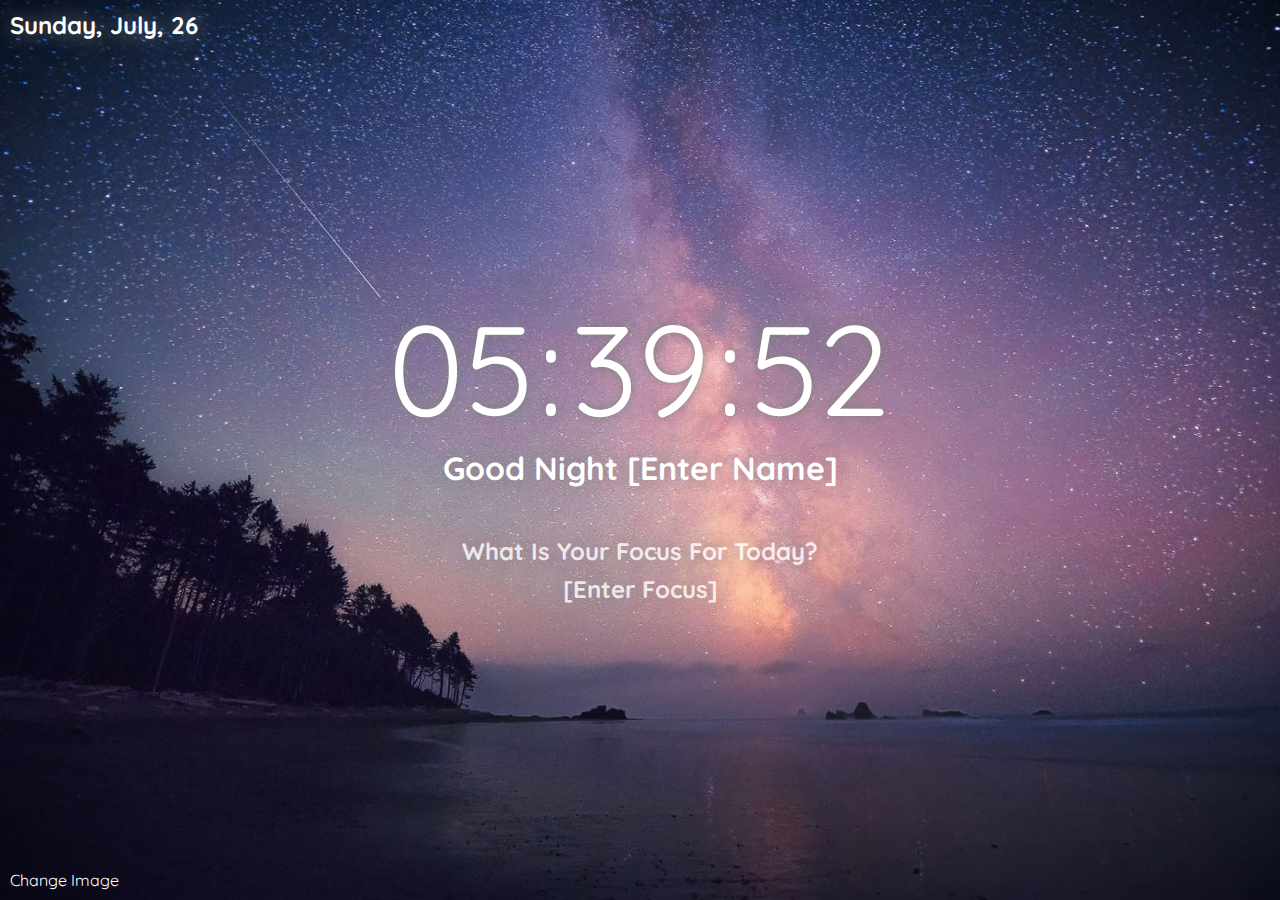
==== momentum/index.html @ 8144e48e "feat: add basic functionality" ====
<!DOCTYPE html>
<html lang="en">
    <head>
        <meta charset="UTF-8" />
        <meta name="viewport" content="width=device-width, initial-scale=1.0" />
        <link
            href="https://fonts.googleapis.com/css2?family=Quicksand:wght@600&display=swap"
            rel="stylesheet"
        />
        <link rel="stylesheet" href="style.css" />
        <title>Momentum</title>
    </head>
    <body>
        <div class="overlay">
            <h2 id="date"></h2>

            <time id="time">
                <span id="hour"></span>
                <span>:</span>
                <span id="min"></span>
                <span>:</span>
                <span id="sec"></span>
            </time>
            <h1>
                <span id="greeting"></span>
                <span id="name" contenteditable="true"></span>
            </h1>
            <h2>What Is Your Focus For Today?</h2>
            <h2 id="focus" contenteditable="true"></h2>
            <button href="#" class="btn">Change Image</button>
        </div>
        <script src="script.js"></script>
    </body>
</html>
---- momentum/style.css ----
* {
    box-sizing: border-box;
    margin: 0;
    padding: 0;
}

:active,
:hover,
:focus {
    outline: 0;
    outline-offset: 0;
}

body {
    font-family: 'Quicksand', sans-serif;
    display: flex;
    flex-direction: column;
    align-items: center;
    justify-content: center;
    text-align: center;
    height: 100vh;
    background-size: cover;
    background-position: center;
    color: white;
    text-shadow: 0 0 20px gray;

    /* transition: background-image 1s ease-in-out; */
}

.overlay {
    /* background-image: url(./assets/images/overlay.png); */
    display: flex;
    flex-direction: column;
    align-items: center;
    justify-content: center;
    text-align: center;
    width: 100%;
    height: 100%;
    background-position: center;
    background-size: cover;
    transition: background-image 1s ease-in-out;
}

time {
    display: flex;
    justify-content: center;
    width: 100%;
    text-shadow: 0 0 10px gray;
}

#hour,
#min,
#sec {
    width: 155px;
    text-align: center;
}

/* #hour {
    text-align: right;
}

#min {
    text-align: center;
}

#sec {
    text-align: left;
} */

span {
    display: inline-block;
}

#date {
    position: absolute;
    top: 10px;
    left: 10px;
    opacity: 1;
}

.btn {
    position: absolute;
    font-family: 'Quicksand', sans-serif;
    color: white;
    font-size: 1rem;
    background: none;
    border: none;
    border-radius: 50%;
    left: 10px;
    bottom: 10px;
    cursor: pointer;
}

#time {
    font-size: 8rem;
}

#name {
    cursor: pointer;
}

#focus {
    cursor: pointer;
}

h1 {
    margin-bottom: 3rem;
}

h2 {
    margin-bottom: 0.5rem;
    opacity: 0.8;
}

@media (max-width: 700px) {
    #time {
        font-size: 6rem;
    }
}
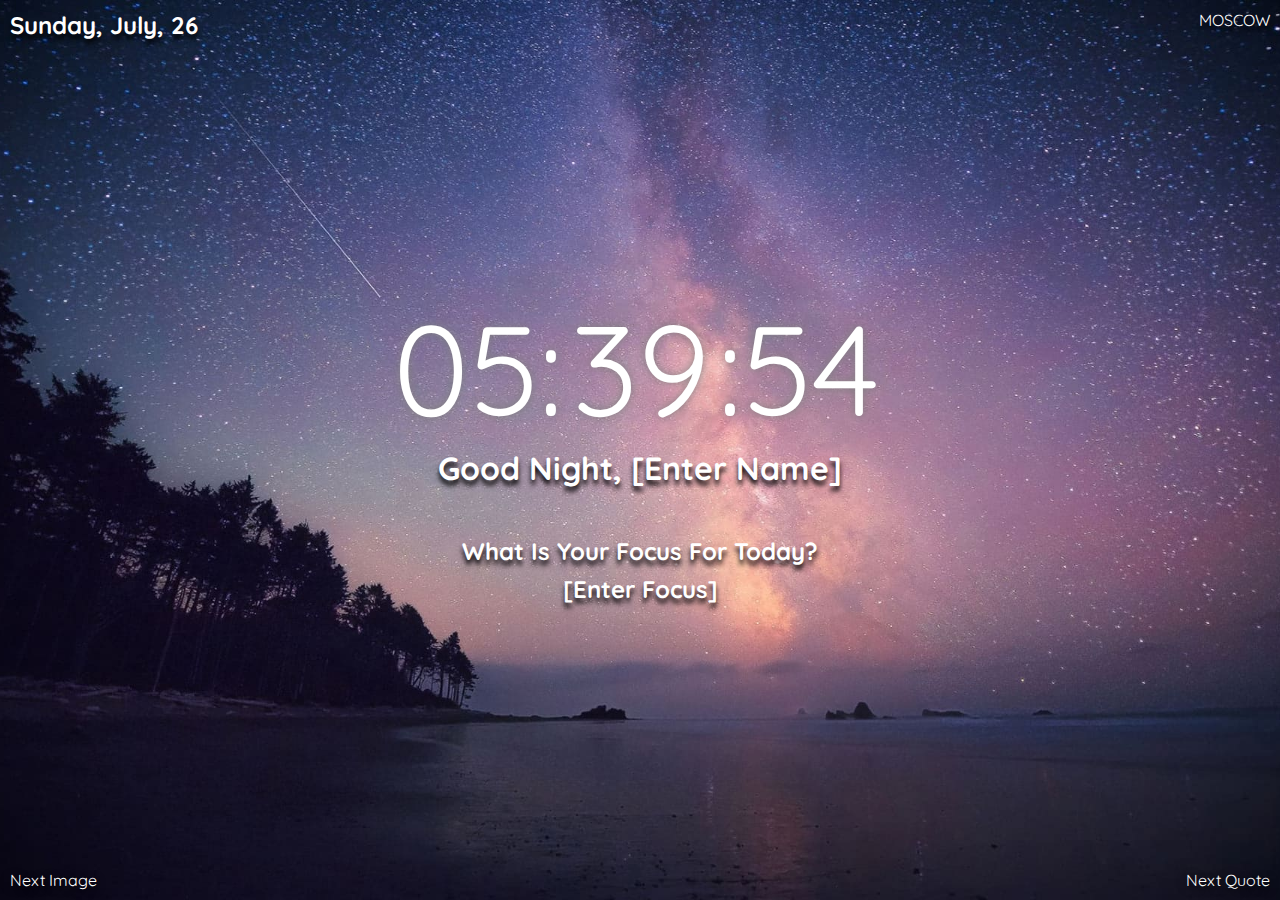
==== commit b4ce74ab: "feat: add additional functionality" ====
--- a/momentum/index.html
+++ b/momentum/index.html
@@ -7,28 +7,46 @@
             href="https://fonts.googleapis.com/css2?family=Quicksand:wght@600&display=swap"
             rel="stylesheet"
         />
-        <link rel="stylesheet" href="style.css" />
+        <link rel="stylesheet" href="./css/owfont-regular.css" />
+        <link rel="stylesheet" href="./css/style.css" />
         <title>Momentum</title>
     </head>
     <body>
-        <div class="overlay">
+        <div class="overlay body-animation">
             <h2 id="date"></h2>
-
+            <div class="weather-container">
+                <div class="icon-temp">
+                    <i class="weather-icon owf"></i>
+                    <div class="temperature"></div>
+                </div>
+                <div class="city" contenteditable="true"></div>
+                <div class="weather-description"></div>
+                <div class="humidity"></div>
+                <div class="wind"></div>
+            </div>
             <time id="time">
                 <span id="hour"></span>
-                <span>:</span>
+                <span class="dot"></span>
                 <span id="min"></span>
-                <span>:</span>
-                <span id="sec"></span>
+                <span class="dot"></span>
+                <span id="sec"> </span>
             </time>
             <h1>
                 <span id="greeting"></span>
                 <span id="name" contenteditable="true"></span>
             </h1>
-            <h2>What Is Your Focus For Today?</h2>
+            <h2 id="focus-answer">What Is Your Focus For Today?</h2>
             <h2 id="focus" contenteditable="true"></h2>
-            <button href="#" class="btn">Change Image</button>
+            <button href="#" class="btn">Next Image</button>
+            <div class="quote-container">
+                <figure class="quote">
+                    <blockquote></blockquote>
+                    <figcaption></figcaption>
+                </figure>
+                <button class="btnQ">Next Quote</button>
+            </div>
         </div>
+
         <script src="script.js"></script>
     </body>
 </html>
--- a/momentum/css/owfont-regular.css
+++ b/momentum/css/owfont-regular.css
@@ -0,0 +1,558 @@
+/*!
+ *  owfont-regular 1.0.0 by Deniz Fuchidzhiev - http://websygen.com
+ *  License - font: SIL OFL 1.1, css: MIT License
+ */
+/* FONT PATH
+ * -------------------------- */
+@font-face {
+  font-family: 'owfont';
+  src: url('../fonts/owfont-regular.eot?v=1.0.0');
+  src: url('../fonts/owfont-regular.eot?#iefix&v=1.0.0') format('embedded-opentype'),
+	   url('../fonts/owfont-regular.woff') format('woff'),
+	   url('../fonts/owfont-regular.ttf') format('truetype'),
+	   url('../fonts/owfont-regular.svg#owf-regular') format('svg');
+  font-weight: normal;
+  font-style: normal;
+}
+.owf {
+  display: inline-block;
+  font: normal normal normal 14px/1 owfont;
+  font-size: inherit;
+  text-rendering: auto;
+  -webkit-font-smoothing: antialiased;
+  -moz-osx-font-smoothing: grayscale;
+  transform: translate(0, 0);
+}
+/* makes the font 33% larger relative to the icon container */
+.owf-lg {
+  font-size: 1.33333333em;
+  line-height: 0.75em;
+  vertical-align: -15%;
+}
+.owf-2x {
+  font-size: 2em;
+}
+.owf-3x {
+  font-size: 3em;
+}
+.owf-4x {
+  font-size: 4em;
+}
+.owf-5x {
+  font-size: 5em;
+}
+.owf-fw {
+  width: 1.28571429em;
+  text-align: center;
+}
+.owf-ul {
+  padding-left: 0;
+  margin-left: 2.14285714em;
+  list-style-type: none;
+}
+.owf-ul > li {
+  position: relative;
+}
+.owf-li {
+  position: absolute;
+  left: -2.14285714em;
+  width: 2.14285714em;
+  top: 0.14285714em;
+  text-align: center;
+}
+.owf-li.owf-lg {
+  left: -1.85714286em;
+}
+.owf-border {
+  padding: .2em .25em .15em;
+  border: solid 0.08em #eeeeee;
+  border-radius: .1em;
+}
+.owf-pull-right {
+  float: right;
+}
+.owf-pull-left {
+  float: left;
+}
+.owf.owf-pull-left {
+  margin-right: .3em;
+}
+.owf.owf-pull-right {
+  margin-left: .3em;
+}
+
+/* owfont uses the Unicode Private Use Area (PUA) to ensure screen
+   readers do not read off random characters that represent icons */
+   
+/*   Weather Condition Codes    */
+   
+/*   Thunderstorm - - - - - - - - - - - - - - - - - - - - - - - - - - - - - - - - - - - -    */
+   
+/* thunderstorm with light rain */
+.owf-200:before,
+.owf-200-d:before,
+.owf-200-n:before {
+  content: "\EB28";
+}
+/* thunderstorm with rain */
+.owf-201:before,
+.owf-201-d:before,
+.owf-201-n:before {
+  content: "\EB29";
+}
+/* thunderstorm with heavy rain */
+.owf-202:before,
+.owf-202-d:before,
+.owf-202-n:before {
+  content: "\EB2A";
+}
+/*  light thunderstorm  */
+.owf-210:before,
+.owf-210-d:before,
+.owf-210-n:before {
+  content: "\EB32";
+}
+/*  thunderstorm  */
+.owf-211:before,
+.owf-211-d:before,
+.owf-211-n:before {
+  content: "\EB33";
+}
+/*   heavy thunderstorm   */
+.owf-212:before,
+.owf-212-d:before,
+.owf-212-n:before {
+  content: "\EB34";
+}
+/*   ragged thunderstorm   */
+.owf-221:before,
+.owf-221-d:before,
+.owf-221-n:before {
+  content: "\EB3D";
+}
+/*  thunderstorm with light drizzle    */
+.owf-230:before,
+.owf-230-d:before,
+.owf-230-n:before {
+  content: "\EB46";
+}
+/*  thunderstorm with drizzle     */
+.owf-231:before,
+.owf-231-d:before,
+.owf-231-n:before {
+  content: "\EB47";
+}
+/* thunderstorm with heavy drizzle     */
+.owf-232:before,
+.owf-232-d:before,
+.owf-232-n:before {
+  content: "\EB48";
+}
+
+/*   Drizzle - - - - - - - - - - - - - - - - - - - - - - - - - - - - - - - - - - - -    */
+
+/*  light intensity drizzle */
+.owf-300:before,
+.owf-300-d:before,
+.owf-300-n:before {
+  content: "\EB8C";
+}
+/*  drizzle */
+.owf-301:before,
+.owf-301-d:before,
+.owf-301-n:before {
+  content: "\EB8D";
+}
+/*  heavy intensity drizzle  */
+.owf-302:before,
+.owf-302-d:before,
+.owf-302-n:before {
+  content: "\EB8E";
+}
+/*   light intensity drizzle rain  */
+.owf-310:before,
+.owf-310-d:before,
+.owf-310-n:before {
+  content: "\EB96";
+}
+/*  drizzle rain  */
+.owf-311:before,
+.owf-311-d:before,
+.owf-311-n:before {
+  content: "\EB97";
+}
+/* heavy intensity drizzle rain */
+.owf-312:before,
+.owf-312-d:before,
+.owf-312-n:before {
+  content: "\EB98";
+}
+/* shower rain and drizzle  */
+.owf-313:before,
+.owf-313-d:before,
+.owf-313-n:before {
+  content: "\EB99";
+}
+/* heavy shower rain and drizzle*/
+.owf-314:before,
+.owf-314-d:before,
+.owf-314-n:before {
+  content: "\EB9A";
+}
+/* shower drizzle */
+.owf-321:before,
+.owf-321-d:before,
+.owf-321-n:before {
+  content: "\EBA1";
+}
+
+/*   Rain - - - - - - - - - - - - - - - - - - - - - - - - - - - - - - - - - - - -    */
+
+/* light rain  */
+.owf-500:before,
+.owf-500-d:before,
+.owf-500-n:before {
+  content: "\EC54";
+}
+/* moderate rain  */
+.owf-501:before,
+.owf-501-d:before,
+.owf-501-n:before {
+  content: "\EC55";
+}
+/* heavy intensity rain  */
+.owf-502:before,
+.owf-502-d:before,
+.owf-502-n:before {
+  content: "\EC56";
+}
+/* very heavy rain   */
+.owf-503:before,
+.owf-503-d:before,
+.owf-503-n:before {
+  content: "\EC57";
+}
+/* extreme rain    */
+.owf-504:before,
+.owf-504-d:before,
+.owf-504-n:before {
+  content: "\EC58";
+}
+/* freezing rain    */
+.owf-511:before,
+.owf-511-d:before,
+.owf-511-n:before {
+  content: "\EC5F";
+}
+/*  light intensity shower rain    */
+.owf-520:before,
+.owf-520-d:before,
+.owf-520-n:before {
+  content: "\EC68";
+}
+/* shower rain  */
+.owf-521:before,
+.owf-521-d:before,
+.owf-521-n:before {
+  content: "\EC69";
+}
+/*  heavy intensity shower rain  */
+.owf-522:before,
+.owf-522-d:before,
+.owf-522-n:before {
+  content: "\EC6A";
+}
+/* ragged shower rain  */
+.owf-531:before,
+.owf-531-d:before,
+.owf-531-n:before {
+  content: "\EC73";
+}
+
+/*   Snow - - - - - - - - - - - - - - - - - - - - - - - - - - - - - - - - - - - -    */
+
+/* light snow  */
+.owf-600:before,
+.owf-600-d:before,
+.owf-600-n:before {
+  content: "\ECB8";
+}
+/*  snow  */
+.owf-601:before,
+.owf-601-d:before,
+.owf-601-n:before {
+  content: "\ECB9";
+}
+/*   heavy snow   */
+.owf-602:before,
+.owf-602-d:before,
+.owf-602-n:before {
+  content: "\ECBA";
+}
+/*  sleet  */
+.owf-611:before,
+.owf-611-d:before,
+.owf-611-n:before {
+  content: "\ECC3";
+}
+/*   shower sleet */
+.owf-612:before,
+.owf-612-d:before,
+.owf-612-n:before {
+  content: "\ECC4";
+}
+/* light rain and snow */
+.owf-615:before,
+.owf-615-d:before,
+.owf-615-n:before {
+  content: "\ECC7";
+}
+/* rain and snow  */
+.owf-616:before,
+.owf-616-d:before,
+.owf-616-n:before {
+  content: "\ECC8";
+}
+/* light shower snow  */
+.owf-620:before,
+.owf-620-d:before,
+.owf-620-n:before {
+  content: "\ECCC";
+}
+/* shower snow  */
+.owf-621:before,
+.owf-621-d:before,
+.owf-621-n:before {
+  content: "\ECCD";
+}
+/* heavy shower snow  */
+.owf-622:before,
+.owf-622-d:before,
+.owf-622-n:before {
+  content: "\ECCE";
+}
+
+/*   Atmosphere - - - - - - - - - - - - - - - - - - - - - - - - - - - - - - - - - - - -    */
+
+/* mist */
+.owf-701:before,
+.owf-701-d:before,
+.owf-701-n:before {
+  content: "\ED1D";
+}
+/* smoke */
+.owf-711:before,
+.owf-711-d:before,
+.owf-711-n:before {
+  content: "\ED27";
+}
+/* haze */
+.owf-721:before,
+.owf-721-d:before,
+.owf-721-n:before {
+  content: "\ED31";
+}
+/* Sand/Dust Whirls */
+.owf-731:before,
+.owf-731-d:before,
+.owf-731-n:before {
+  content: "\ED3B";
+}
+/* Fog */
+.owf-741:before,
+.owf-741-d:before,
+.owf-741-n:before {
+  content: "\ED45";
+}
+/* sand */
+.owf-751:before,
+.owf-751-d:before,
+.owf-751-n:before {
+  content: "\ED4F";
+}
+/* dust */
+.owf-761:before,
+.owf-761-d:before,
+.owf-761-n:before {
+  content: "\ED59";
+}
+/*  VOLCANIC ASH  */
+.owf-762:before,
+.owf-762-d:before,
+.owf-762-n:before {
+  content: "\ED5A";
+}
+/* SQUALLS */
+.owf-771:before,
+.owf-771-d:before,
+.owf-771-n:before {
+  content: "\ED63";
+}
+/* TORNADO */
+.owf-781:before,
+.owf-781-d:before,
+.owf-781-n:before {
+  content: "\ED6D";
+}
+
+/*   Clouds - - - - - - - - - - - - - - - - - - - - - - - - - - - - - - - - - - - -    */
+
+/*  sky is clear  */  /*  Calm  */
+.owf-800:before,
+.owf-800-d:before,
+.owf-951:before,
+.owf-951-d:before {
+  content: "\ED80";
+}
+.owf-800-n:before,
+.owf-951-n:before {
+  content: "\F168";
+}
+/*  few clouds   */
+.owf-801:before,
+.owf-801-d:before {
+  content: "\ED81";
+}
+.owf-801-n:before {
+  content: "\F169";
+}
+/* scattered clouds */
+.owf-802:before,
+.owf-802-d:before {
+  content: "\ED82";
+}
+.owf-802-n:before {
+  content: "\F16A";
+}
+/* broken clouds  */
+.owf-803:before,
+.owf-803-d:before,
+.owf-803-n:before {
+  content: "\ED83";
+}
+/* overcast clouds  */
+.owf-804:before,
+.owf-804-d:before,
+.owf-804-n:before {
+  content: "\ED84";
+}
+
+/*   Extreme - - - - - - - - - - - - - - - - - - - - - - - - - - - - - - - - - - - -    */
+
+/* tornado  */
+.owf-900:before,
+.owf-900-d:before,
+.owf-900-n:before {
+  content: "\EDE4";
+}
+/*  tropical storm  */
+.owf-901:before,
+.owf-901-d:before,
+.owf-901-n:before {
+  content: "\EDE5";
+}
+/* hurricane */
+.owf-902:before,
+.owf-902-d:before,
+.owf-902-n:before {
+  content: "\EDE6";
+}
+/* cold */
+.owf-903:before,
+.owf-903-d:before,
+.owf-903-n:before {
+  content: "\EDE7";
+}
+/* hot */
+.owf-904:before,
+.owf-904-d:before,
+.owf-904-n:before {
+  content: "\EDE8";
+}
+/* windy */
+.owf-905:before,
+.owf-905-d:before,
+.owf-905-n:before {
+  content: "\EDE9";
+}
+/* hail */
+.owf-906:before,
+.owf-906-d:before,
+.owf-906-n:before {
+  content: "\EDEA";
+}
+
+/*   Additional - - - - - - - - - - - - - - - - - - - - - - - - - - - - - - - - - - - -    */
+
+/* Setting */
+.owf-950:before,
+.owf-950-d:before,
+.owf-950-n:before {
+  content: "\EE16";
+}
+/*  Light breeze  */
+.owf-952:before,
+.owf-952-d:before,
+.owf-952-n:before {
+  content: "\EE18";
+}
+/*  Gentle Breeze  */
+.owf-953:before,
+.owf-953-d:before,
+.owf-953-n:before {
+  content: "\EE19";
+}
+/*  Moderate breeze  */
+.owf-954:before,
+.owf-954-d:before,
+.owf-954-n:before {
+  content: "\EE1A";
+}
+/* Fresh Breeze  */
+.owf-955:before,
+.owf-955-d:before,
+.owf-955-n:before {
+  content: "\EE1B";
+}
+/* Strong  Breeze  */
+.owf-956:before,
+.owf-956-d:before,
+.owf-956-n:before {
+  content: "\EE1C";
+}
+/* High wind, near gale  */
+.owf-957:before,
+.owf-957-d:before,
+.owf-957-n:before {
+  content: "\EE1D";
+}
+/* Gale */
+.owf-958:before,
+.owf-958-d:before,
+.owf-958-n:before {
+  content: "\EE1E";
+}
+/*  Severe Gale  */
+.owf-959:before,
+.owf-959-d:before,
+.owf-959-n:before {
+  content: "\EE1F";
+}
+/* Storm */
+.owf-960:before,
+.owf-960-d:before,
+.owf-960-n:before {
+  content: "\EE20";
+}
+/*  Violent Storm  */
+.owf-961:before,
+.owf-961-d:before,
+.owf-961-n:before {
+  content: "\EE21";
+}
+/* Hurricane */
+.owf-962:before,
+.owf-962-d:before,
+.owf-962-n:before {
+  content: "\EE22";
+}--- a/momentum/css/style.css
+++ b/momentum/css/style.css
@@ -0,0 +1,322 @@
+* {
+    box-sizing: border-box;
+    margin: 0;
+    padding: 0;
+}
+
+:active,
+:hover,
+:focus {
+    outline: 0;
+    outline-offset: 0;
+}
+
+body {
+    font-family: 'Quicksand', sans-serif;
+    height: 100vh;
+    background-size: cover;
+    background-position: center;
+    color: white;
+    text-shadow: 0 5px 5px black;
+}
+
+.overlay {
+    display: flex;
+    flex-direction: column;
+    align-items: center;
+    justify-content: center;
+    text-align: center;
+    width: 100%;
+    height: 100%;
+    background-position: center;
+    background-size: cover;
+    transition: background-image 1s ease-in-out;
+}
+
+.body-animation {
+    -webkit-animation: fade-in 1.2s cubic-bezier(0.39, 0.575, 0.565, 1) both;
+    animation: fade-in 1.2s cubic-bezier(0.39, 0.575, 0.565, 1) both;
+}
+
+time {
+    display: flex;
+    justify-content: center;
+    width: 100%;
+    text-shadow: 0 0 10px gray;
+}
+
+#hour,
+#min,
+#sec {
+    width: 155px;
+    text-align: center;
+    overflow: hidden;
+}
+
+.dot {
+    text-align: center;
+}
+
+#hour {
+    text-align: right;
+}
+
+#min {
+    text-align: center;
+}
+
+#sec {
+    text-align: left;
+}
+
+span {
+    display: inline-block;
+}
+
+#date {
+    position: absolute;
+    top: 10px;
+    left: 10px;
+    cursor: pointer;
+}
+
+.btn {
+    position: absolute;
+    font-family: 'Quicksand', sans-serif;
+    color: white;
+    font-size: 1rem;
+    background: none;
+    border: none;
+    border-radius: 50%;
+    left: 10px;
+    bottom: 10px;
+    cursor: pointer;
+    text-shadow: 0 2px 10px black;
+}
+
+#time {
+    font-size: 8rem;
+}
+
+#name {
+    cursor: pointer;
+    text-transform: capitalize;
+}
+
+#focus {
+    cursor: pointer;
+}
+
+h1 {
+    margin-bottom: 3rem;
+}
+
+h2 {
+    margin-bottom: 0.5rem;
+}
+
+.weather-container {
+    position: absolute;
+    display: flex;
+    flex-direction: column;
+    align-items: flex-end;
+    top: 10px;
+    right: 10px;
+}
+
+.icon-temp {
+    width: 100%;
+    font-size: 1.5rem;
+    display: flex;
+    justify-content: flex-end;
+}
+
+.temperature {
+    margin-left: 10px;
+}
+
+.city {
+    text-transform: uppercase;
+    text-decoration: none;
+    cursor: pointer;
+}
+
+.quote-container {
+    position: absolute;
+    display: flex;
+    flex-direction: column;
+    align-items: flex-end;
+    width: 50vw;
+    bottom: 10px;
+    right: 10px;
+}
+.quote {
+    font-size: 1.5rem;
+}
+
+.quote figcaption,
+.quote blockquote {
+    text-align: right;
+}
+
+.test-animation {
+    -webkit-animation: text-focus-in 1s cubic-bezier(0.55, 0.085, 0.68, 0.53)
+        both;
+    animation: text-focus-in 1s cubic-bezier(0.55, 0.085, 0.68, 0.53) both;
+}
+.btnQ {
+    font-family: 'Quicksand', sans-serif;
+    color: white;
+    font-size: 1rem;
+    background: none;
+    border: none;
+    border-radius: 50%;
+    left: 10px;
+    bottom: 10px;
+    cursor: pointer;
+    text-shadow: 0 2px 10px black;
+}
+
+.out-animation {
+    -webkit-animation: text-blur-out 1.2s cubic-bezier(0.55, 0.085, 0.68, 0.53)
+        both;
+    animation: text-blur-out 1.2s cubic-bezier(0.55, 0.085, 0.68, 0.53) both;
+}
+
+@media (max-width: 1030px) {
+    .quote {
+        font-size: 1rem;
+    }
+
+    h2 {
+        font-size: 1rem;
+    }
+}
+
+@media (max-width: 700px) {
+    #time {
+        font-size: 6rem;
+    }
+
+    h1 {
+        font-size: 1.5rem;
+    }
+
+    h2 {
+        font-size: 1rem;
+    }
+}
+
+@media (max-width: 500px) {
+    #time {
+        font-size: 6rem;
+    }
+
+    .quote {
+        font-size: 1rem;
+    }
+
+    h1 {
+        font-size: 1.5rem;
+    }
+
+    h2 {
+        font-size: 1rem;
+    }
+
+    .btn,
+    .btnQ {
+        font-size: 0.5rem;
+    }
+}
+
+@media (max-width: 350px) {
+    #time {
+        font-size: 4rem;
+    }
+
+    .quote {
+        font-size: 0.75rem;
+    }
+
+    h1 {
+        font-size: 1.5rem;
+    }
+
+    h2 {
+        font-size: 1rem;
+    }
+
+    .btn,
+    .btnQ {
+        font-size: 0.75rem;
+    }
+}
+
+@-webkit-keyframes fade-in {
+    0% {
+        opacity: 0;
+    }
+    100% {
+        opacity: 1;
+    }
+}
+@keyframes fade-in {
+    0% {
+        opacity: 0;
+    }
+    100% {
+        opacity: 1;
+    }
+}
+
+@-webkit-keyframes text-blur-out {
+    0% {
+        -webkit-filter: blur(0.01);
+        filter: blur(0.01);
+    }
+    100% {
+        -webkit-filter: blur(12px) opacity(0%);
+        filter: blur(12px) opacity(0%);
+    }
+}
+@keyframes text-blur-out {
+    0% {
+        -webkit-filter: blur(0.01);
+        filter: blur(0.01);
+    }
+    100% {
+        -webkit-filter: blur(12px) opacity(0%);
+        filter: blur(12px) opacity(0%);
+    }
+}
+
+/**
+ * ----------------------------------------
+ * animation text-focus-in
+ * ----------------------------------------
+ */
+@-webkit-keyframes text-focus-in {
+    0% {
+        -webkit-filter: blur(12px);
+        filter: blur(12px);
+        opacity: 0;
+    }
+    100% {
+        -webkit-filter: blur(0px);
+        filter: blur(0px);
+        opacity: 1;
+    }
+}
+@keyframes text-focus-in {
+    0% {
+        -webkit-filter: blur(12px);
+        filter: blur(12px);
+        opacity: 0;
+    }
+    100% {
+        -webkit-filter: blur(0px);
+        filter: blur(0px);
+        opacity: 1;
+    }
+}
